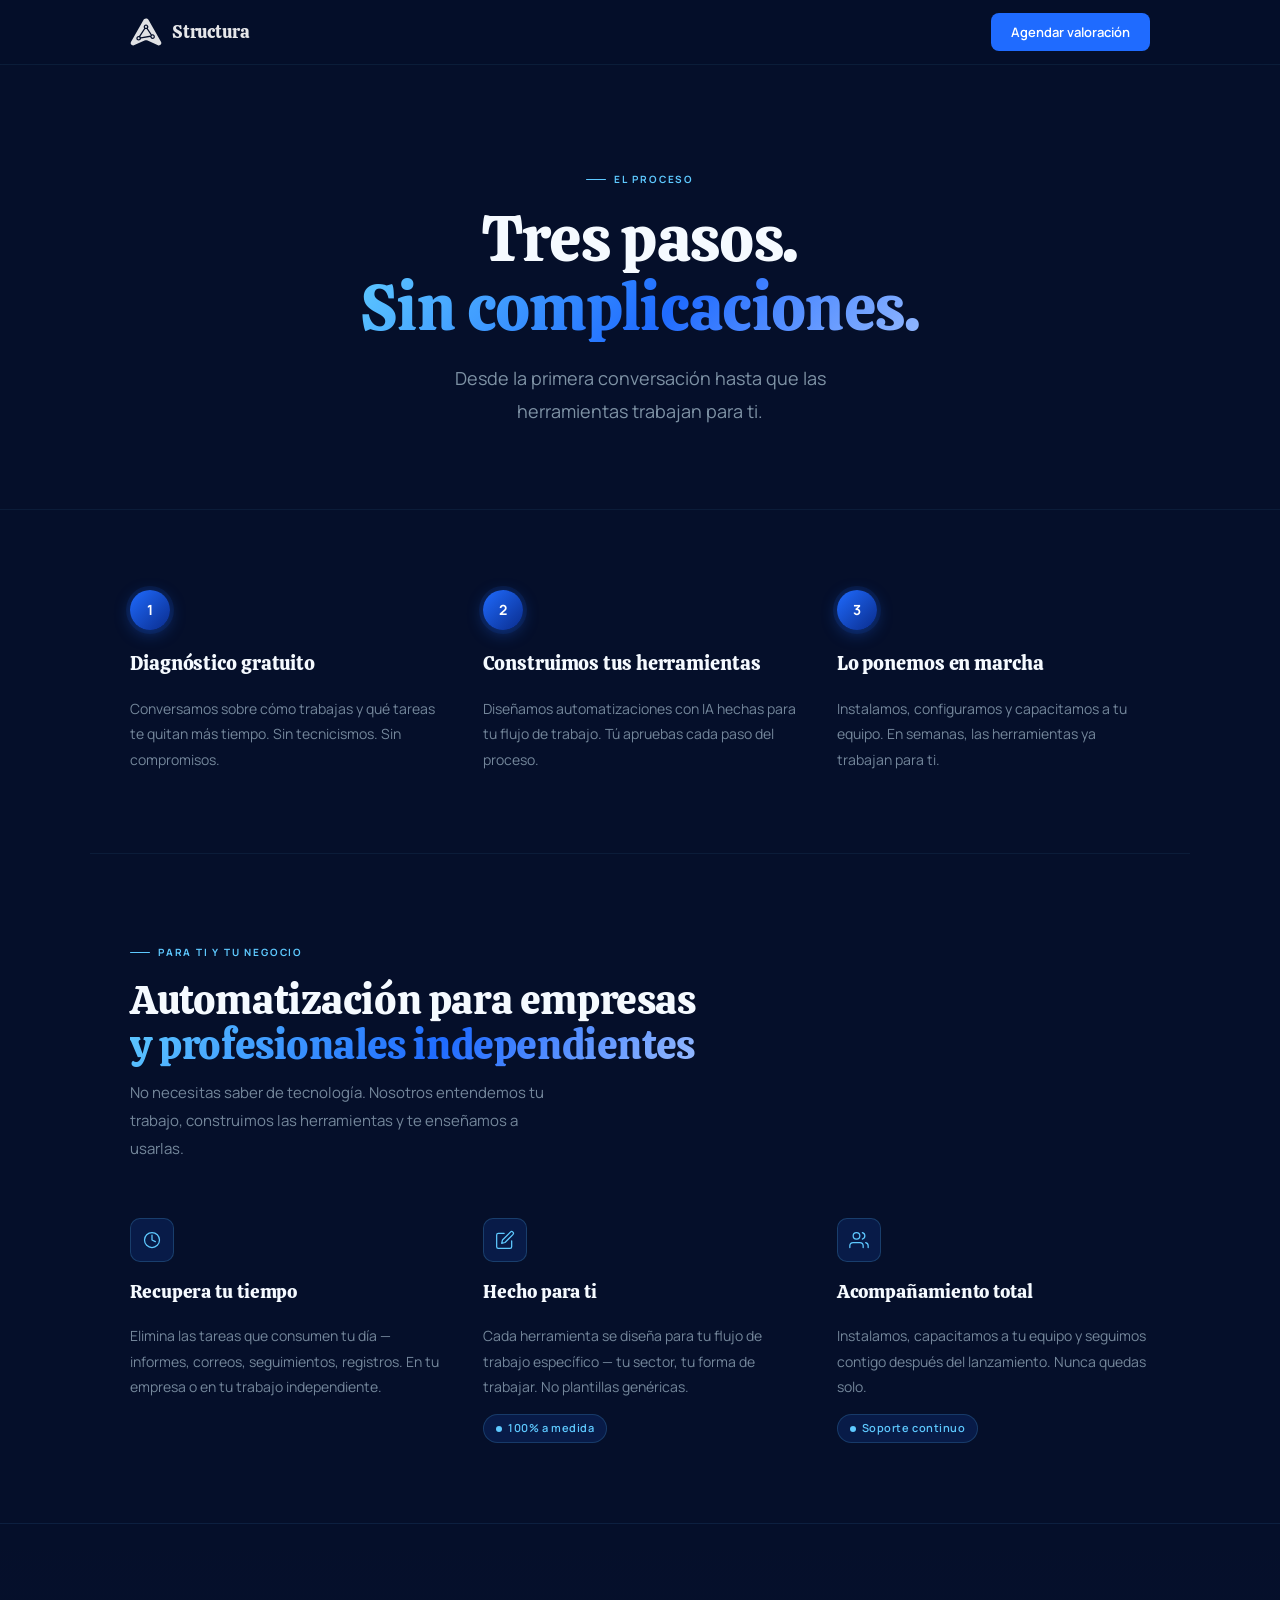
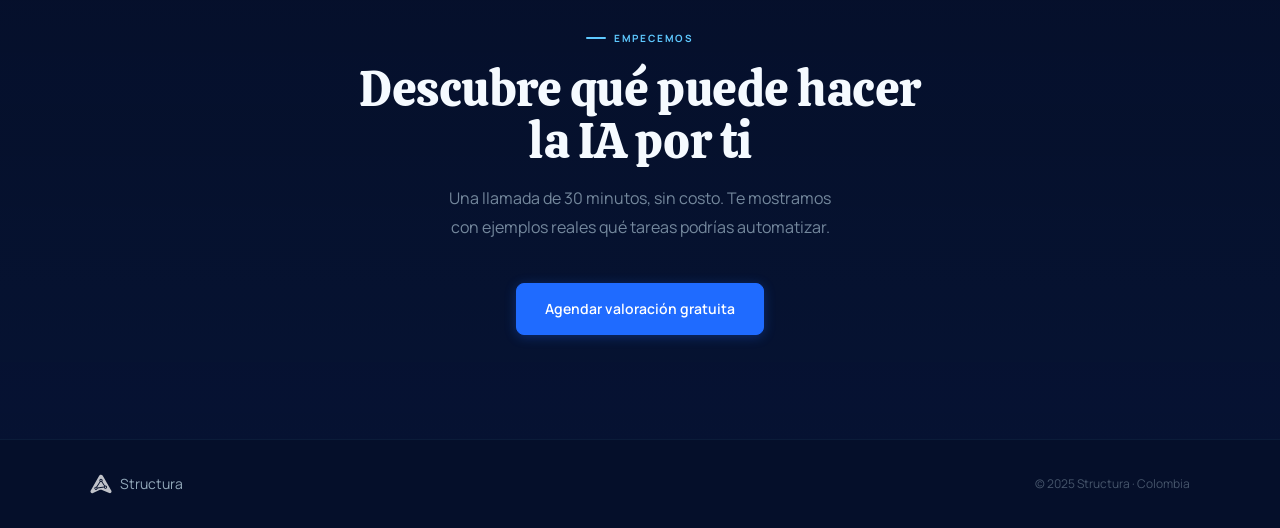
==== como-funciona.html @ a4bb2fb3 "Simplify to two pages: hero-only index + como-funciona index.html is now a single full-screen hero p" ====
<!DOCTYPE html>
<html lang="es">
<head>
  <meta charset="UTF-8" />
  <meta name="viewport" content="width=device-width, initial-scale=1.0" />
  <title>Cómo funciona — Structura</title>
  <meta name="description" content="Descubre cómo Structura automatiza tu trabajo en tres pasos simples. Sin tecnicismos, hecho para ti." />

  <style>
    .skip-link { position:absolute; left:-9999px; top:4px; z-index:9999; padding:8px 16px; background:#1F6BFF; color:#fff; font-size:13px; border-radius:4px; text-decoration:none; }
    .skip-link:focus { left:4px; }
  </style>

  <!-- Calendly -->
  <link href="https://assets.calendly.com/assets/external/widget.css" rel="stylesheet"/>

  <!-- Fonts -->
  <link rel="preconnect" href="https://fonts.googleapis.com"/>
  <link rel="preconnect" href="https://fonts.gstatic.com" crossorigin/>
  <link href="https://fonts.googleapis.com/css2?family=Calistoga&family=Manrope:wght@300;400;500;600;700&display=swap" rel="stylesheet"/>

  <style>
    :root {
      --white:    #F5FAFF;
      --ice:      #CFE9F7;
      --neon:     #5EC9FF;
      --electric: #1F6BFF;
      --deep:     #0A2C8C;
      --night:    #050F2A;
      --disp:     'Calistoga', Georgia, serif;
      --body:     'Manrope', system-ui, sans-serif;
      --ease-out: cubic-bezier(0.22, 0.61, 0.36, 1);
    }

    *, *::before, *::after { box-sizing:border-box; margin:0; padding:0; }
    html { scroll-behavior:smooth; }
    body {
      font-family: var(--body);
      font-size: 16px; line-height: 1.7;
      color: var(--white);
      background: var(--night);
      -webkit-font-smoothing: antialiased;
      overflow-x: hidden;
    }

    /* ── NAV ── */
    nav {
      position: sticky; top: 0; z-index: 100;
      background: rgba(5,15,42,0.85);
      backdrop-filter: blur(20px);
      -webkit-backdrop-filter: blur(20px);
      border-bottom: 1px solid rgba(94,201,255,0.08);
    }
    .nav-inner {
      max-width: 1100px; margin: 0 auto; padding: 0 40px;
      height: 64px; display: flex; align-items: center; justify-content: space-between;
    }
    .nav-brand {
      display: flex; align-items: center; gap: 10px;
      text-decoration: none;
    }
    .nav-brand svg { width: 32px; height: 32px; flex-shrink: 0; }
    .nav-wordmark {
      font-family: var(--disp); font-size: 18px;
      color: rgba(255,255,255,0.9); letter-spacing: -0.01em;
    }
    .nav-cta {
      padding: 8px 20px;
      background: var(--electric); color: #fff;
      font-family: var(--body); font-size: 13px; font-weight: 600;
      text-decoration: none; border-radius: 8px; border: none; cursor: pointer;
      transition: background 180ms ease, transform 140ms ease;
    }
    .nav-cta:hover { background: #1557e0; transform: translateY(-1px); }
    .nav-cta:active { transform: scale(0.97); }

    /* ── BUTTONS ── */
    .btn {
      display: inline-block; position: relative; overflow: hidden;
      font-family: var(--body); font-size: 14px; font-weight: 600;
      text-decoration: none; border-radius: 8px; padding: 13px 28px;
      border: 1.5px solid transparent;
      transition: all 180ms ease; cursor: pointer;
    }
    .btn-electric {
      background: var(--electric); color: #fff; border-color: var(--electric);
      box-shadow: 0 2px 12px rgba(31,107,255,0.3);
    }
    .btn-electric:hover { background: #1557e0; transform: translateY(-2px); box-shadow: 0 6px 24px rgba(31,107,255,0.42); }
    .btn-ghost {
      background: rgba(255,255,255,0.06); color: rgba(207,233,247,.9);
      border-color: rgba(207,233,247,.2);
    }
    .btn-ghost:hover { background: rgba(255,255,255,0.1); border-color: rgba(207,233,247,.4); transform: translateY(-2px); }

    /* ── LABEL ── */
    .label {
      display: inline-flex; align-items: center; gap: 8px;
      font-size: 10px; font-weight: 700; letter-spacing: .18em; text-transform: uppercase;
      color: var(--neon); margin-bottom: 16px;
    }
    .label::before {
      content: ''; display: block; width: 20px; height: 1.5px;
      background: var(--neon); border-radius: 1px;
    }

    /* ── PAGE INTRO ── */
    .page-intro {
      padding: 96px 40px 80px;
      text-align: center;
      border-bottom: 1px solid rgba(94,201,255,0.07);
    }
    .page-intro h1 {
      font-family: var(--disp);
      font-size: clamp(36px, 5vw, 68px);
      font-weight: 400; line-height: 1.08; letter-spacing: -0.01em;
      color: var(--white); margin-bottom: 20px; text-wrap: balance;
    }
    .page-intro h1 em {
      font-style: normal;
      background: linear-gradient(130deg, var(--neon) 0%, var(--electric) 55%, #96BAFF 100%);
      -webkit-background-clip: text; -webkit-text-fill-color: transparent; background-clip: text;
    }
    .page-intro p {
      font-size: clamp(15px, 1.6vw, 18px); color: rgba(207,233,247,0.6);
      max-width: 480px; margin: 0 auto; line-height: 1.85;
    }

    /* ── SECTIONS ── */
    .cf-section {
      max-width: 1100px; margin: 0 auto;
      padding: 80px 40px;
    }
    .cf-section + .cf-section {
      border-top: 1px solid rgba(94,201,255,0.07);
    }
    .section-head { margin-bottom: 56px; }
    .section-head h2 {
      font-family: var(--disp);
      font-size: clamp(26px, 3.2vw, 44px);
      font-weight: 400; line-height: 1.1; letter-spacing: -0.01em;
      color: var(--white); margin-bottom: 12px; text-wrap: balance;
    }
    .section-head h2 em {
      font-style: normal;
      background: linear-gradient(130deg, var(--neon) 0%, var(--electric) 55%, #96BAFF 100%);
      -webkit-background-clip: text; -webkit-text-fill-color: transparent; background-clip: text;
    }
    .section-head p {
      font-size: 15px; color: rgba(207,233,247,0.55);
      max-width: 440px; line-height: 1.85;
    }

    /* ── STEPS ── */
    .steps-grid {
      display: grid; grid-template-columns: repeat(3, 1fr); gap: 40px;
    }
    .step-item { display: flex; flex-direction: column; gap: 16px; }
    .step-num {
      display: inline-flex; align-items: center; justify-content: center;
      width: 40px; height: 40px; border-radius: 50%;
      background: linear-gradient(135deg, var(--electric) 0%, var(--deep) 100%);
      color: #fff; font-size: 14px; font-weight: 700;
      box-shadow: 0 4px 16px rgba(31,107,255,0.35), 0 0 0 4px rgba(31,107,255,0.1);
      flex-shrink: 0;
    }
    .step-item h3 {
      font-family: var(--disp); font-size: 20px; font-weight: 400;
      color: var(--white); letter-spacing: -0.005em;
    }
    .step-item p {
      font-size: 14px; color: rgba(207,233,247,0.55); line-height: 1.85;
    }

    /* ── BENEFITS ── */
    .benefits-grid {
      display: grid; grid-template-columns: repeat(3, 1fr); gap: 40px;
    }
    .benefit-item { display: flex; flex-direction: column; gap: 14px; }
    .bicon-wrap {
      width: 44px; height: 44px;
      background: rgba(31,107,255,0.14);
      border: 1px solid rgba(94,201,255,0.2);
      border-radius: 10px;
      display: flex; align-items: center; justify-content: center;
      transition: background 220ms ease, transform 220ms ease;
    }
    .benefit-item:hover .bicon-wrap {
      background: rgba(31,107,255,0.26);
      transform: scale(1.08) rotate(-4deg);
    }
    .bicon { width: 20px; height: 20px; color: var(--neon); }
    .benefit-item h3 {
      font-family: var(--disp); font-size: 19px; font-weight: 400;
      color: var(--white); letter-spacing: -0.005em;
    }
    .benefit-item p {
      font-size: 14px; color: rgba(207,233,247,0.55); line-height: 1.85;
    }
    .tag {
      display: inline-flex; align-items: center; gap: 6px;
      padding: 4px 12px; border-radius: 100px;
      font-size: 11px; font-weight: 600; letter-spacing: 0.05em;
      background: rgba(31,107,255,0.14); border: 1px solid rgba(94,201,255,0.18);
      color: var(--neon); width: fit-content;
    }
    .tag-dot { width: 6px; height: 6px; border-radius: 50%; background: var(--neon); }

    /* ── CTA ── */
    .cf-cta {
      text-align: center;
      padding: 96px 40px;
      border-top: 1px solid rgba(94,201,255,0.07);
      background: linear-gradient(180deg, transparent 0%, rgba(31,107,255,0.04) 100%);
    }
    .cf-cta h2 {
      font-family: var(--disp);
      font-size: clamp(28px, 3.8vw, 52px);
      font-weight: 400; line-height: 1.08; letter-spacing: -0.01em;
      color: var(--white); margin-bottom: 16px; text-wrap: balance;
    }
    .cf-cta p {
      font-size: clamp(14px, 1.5vw, 16px); color: rgba(207,233,247,0.55);
      max-width: 400px; margin: 0 auto 40px; line-height: 1.85;
    }

    /* ── FOOTER ── */
    footer {
      border-top: 1px solid rgba(94,201,255,0.07);
      padding: 32px 40px;
    }
    .foot-inner {
      max-width: 1100px; margin: 0 auto;
      display: flex; align-items: center; justify-content: space-between; flex-wrap: wrap; gap: 12px;
    }
    .foot-brand {
      display: flex; align-items: center; gap: 8px;
      text-decoration: none; color: rgba(207,233,247,0.7); font-size: 14px;
    }
    .foot-brand svg { width: 22px; height: 22px; }
    .foot-copy { font-size: 12px; color: rgba(207,233,247,0.32); }

    /* ── REVEAL ── */
    .reveal { opacity: 0; transform: translateY(28px); transition: opacity 600ms ease, transform 600ms ease; }
    .reveal.visible { opacity: 1; transform: translateY(0); }
    .reveal[data-delay="1"] { transition-delay: 80ms; }
    .reveal[data-delay="2"] { transition-delay: 180ms; }
    .reveal[data-delay="3"] { transition-delay: 280ms; }

    /* ── RESPONSIVE ── */
    @media (max-width: 900px) {
      .steps-grid, .benefits-grid { grid-template-columns: 1fr; gap: 32px; }
    }
    @media (max-width: 640px) {
      .nav-inner, .cf-section, .page-intro, .cf-cta, footer { padding-left: 20px; padding-right: 20px; }
    }
  </style>
</head>
<body>

<a class="skip-link" href="#main">Saltar al contenido</a>

<!-- ── NAV ── -->
<nav aria-label="Navegación principal">
  <div class="nav-inner">
    <a href="index.html" class="nav-brand" aria-label="Structura — inicio">
      <svg xmlns="http://www.w3.org/2000/svg" viewBox="0 0 256 256" fill="none" aria-hidden="true">
        <path fill-rule="evenodd"
          d="m248.7 207.9-100-175.5c-5.28-9.25-13.09-12.81-20.74-12.81h-.05c-10.17 0-17.98 6.14-21.23 13.57l-99.27 174.6c-7.08 12.42 2.67 27.62 18.07 27.27 3.57-.09 6.59-1.09 9.82-2.65l80.98-36.3c8.92-4.04 18.74-2.33 24.62.73l82.9 36.57c13.37 6.37 31.38-5.45 26.18-22.49-.3-1.03-.72-2.03-1.27-2.98z M181.8 146.6c-2.79 0-4.8.4-7.08 1.24l-32.09-48.75c3.54-4 4.7-8.18 4.4-12.45-.77-10.04-8.68-18.58-18.92-18.58h-.14c-11.11 0-18.34 9.29-18.34 19.13 0 5 1.52 8.2 3.9 11.1l-40.81 61.33c-1.12-.15-2.28-.25-3.45-.25-10.77 0-18.48 8.64-18.48 18.77 0 10.35 8.22 18.33 18.19 18.33h.29c9.78 0 17.63-7.18 19.21-15.87l74.14-12.94c1.17 9.54 9.48 16.11 18.4 16.11h.24c10.87 0 18.79-9.08 17.37-19.96-1.12-8.54-7.87-17.21-16.83-17.21zm-53.74-68.7c6.27 0 8.09 5.62 8.09 9.14 0 5.51-4.79 7.92-7.89 7.92-5.23 0-8.52-4.15-8.52-7.82 0-4.37 2.91-9.24 8.32-9.24zm-59.03 108.6c-6.03-.35-8.31-4.92-8.31-8.04 0-5.16 4.23-8.32 8.21-8.32h.24c5.68 0 8.2 4.87 8.2 8.22 0 5.53-4.14 8.34-8.34 8.14zm95.2-29.75-77.58 13.39c-1.02-2.31-2.13-3.87-3.95-5.27l38.47-60.78c2.48.8 4.15 1 6.62 1 2.33 0 3.75-.4 5.88-1l33.06 49.25c-1.07 1.3-1.65 1.9-2.5 3.41zm16.98 16.8c-6.02 0-9.16-4.67-9.16-7.58 0-5.12 3.8-9.37 9.21-9.37 6.07 0 8.14 5.36 8.14 8.87 0 4.92-4.14 8.08-8.19 8.08z"
          fill="rgba(255,255,255,0.88)"/>
      </svg>
      <span class="nav-wordmark">Structura</span>
    </a>
    <a href="" class="nav-cta" onclick="Calendly.initPopupWidget({url:'https://calendly.com/ismaeldavidlora/30-minutos-valoracion-gratuita?hide_gdpr_banner=1&lang=es'});return false;">Agendar valoración</a>
  </div>
</nav>

<main id="main">

  <!-- ── PAGE INTRO ── -->
  <div class="page-intro">
    <span class="label">El proceso</span>
    <h1>Tres pasos.<br><em>Sin complicaciones.</em></h1>
    <p>Desde la primera conversación hasta que las herramientas trabajan para ti.</p>
  </div>

  <!-- ── STEPS ── -->
  <div class="cf-section" id="proceso">
    <div class="steps-grid">

      <div class="step-item reveal" data-delay="1">
        <div class="step-num" aria-label="Paso 1">1</div>
        <h3>Diagnóstico gratuito</h3>
        <p>Conversamos sobre cómo trabajas y qué tareas te quitan más tiempo. Sin tecnicismos. Sin compromisos.</p>
      </div>

      <div class="step-item reveal" data-delay="2">
        <div class="step-num" aria-label="Paso 2">2</div>
        <h3>Construimos tus herramientas</h3>
        <p>Diseñamos automatizaciones con IA hechas para tu flujo de trabajo. Tú apruebas cada paso del proceso.</p>
      </div>

      <div class="step-item reveal" data-delay="3">
        <div class="step-num" aria-label="Paso 3">3</div>
        <h3>Lo ponemos en marcha</h3>
        <p>Instalamos, configuramos y capacitamos a tu equipo. En semanas, las herramientas ya trabajan para ti.</p>
      </div>

    </div>
  </div>

  <!-- ── BENEFITS ── -->
  <div class="cf-section">
    <div class="section-head reveal">
      <span class="label">Para ti y tu negocio</span>
      <h2>Automatización para empresas<br><em>y profesionales independientes</em></h2>
      <p>No necesitas saber de tecnología. Nosotros entendemos tu trabajo, construimos las herramientas y te enseñamos a usarlas.</p>
    </div>

    <div class="benefits-grid">

      <div class="benefit-item reveal" data-delay="1">
        <div class="bicon-wrap">
          <svg class="bicon" viewBox="0 0 24 24" fill="none" stroke="currentColor" stroke-width="1.5" stroke-linecap="round" stroke-linejoin="round" aria-hidden="true">
            <circle cx="12" cy="12" r="9"/><path d="M12 6v6l4 2"/>
          </svg>
        </div>
        <h3>Recupera tu tiempo</h3>
        <p>Elimina las tareas que consumen tu día — informes, correos, seguimientos, registros. En tu empresa o en tu trabajo independiente.</p>
      </div>

      <div class="benefit-item reveal" data-delay="2">
        <div class="bicon-wrap">
          <svg class="bicon" viewBox="0 0 24 24" fill="none" stroke="currentColor" stroke-width="1.5" stroke-linecap="round" stroke-linejoin="round" aria-hidden="true">
            <path d="M11 4H4a2 2 0 0 0-2 2v14a2 2 0 0 0 2 2h14a2 2 0 0 0 2-2v-7"/>
            <path d="M18.5 2.5a2.121 2.121 0 0 1 3 3L12 15l-4 1 1-4 9.5-9.5z"/>
          </svg>
        </div>
        <h3>Hecho para ti</h3>
        <p>Cada herramienta se diseña para tu flujo de trabajo específico — tu sector, tu forma de trabajar. No plantillas genéricas.</p>
        <div class="tag"><div class="tag-dot"></div>100% a medida</div>
      </div>

      <div class="benefit-item reveal" data-delay="3">
        <div class="bicon-wrap">
          <svg class="bicon" viewBox="0 0 24 24" fill="none" stroke="currentColor" stroke-width="1.5" stroke-linecap="round" stroke-linejoin="round" aria-hidden="true">
            <path d="M17 21v-2a4 4 0 0 0-4-4H5a4 4 0 0 0-4 4v2"/>
            <circle cx="9" cy="7" r="4"/>
            <path d="M23 21v-2a4 4 0 0 0-3-3.87M16 3.13a4 4 0 0 1 0 7.75"/>
          </svg>
        </div>
        <h3>Acompañamiento total</h3>
        <p>Instalamos, capacitamos a tu equipo y seguimos contigo después del lanzamiento. Nunca quedas solo.</p>
        <div class="tag"><div class="tag-dot"></div>Soporte continuo</div>
      </div>

    </div>
  </div>

</main>

<!-- ── CTA ── -->
<div class="cf-cta">
  <span class="label" style="justify-content:center">Empecemos</span>
  <h2>Descubre qué puede hacer<br>la IA por ti</h2>
  <p>Una llamada de 30 minutos, sin costo. Te mostramos con ejemplos reales qué tareas podrías automatizar.</p>
  <a href="" class="btn btn-electric" onclick="Calendly.initPopupWidget({url:'https://calendly.com/ismaeldavidlora/30-minutos-valoracion-gratuita?hide_gdpr_banner=1&lang=es'});return false;">Agendar valoración gratuita</a>
</div>

<!-- ── FOOTER ── -->
<footer>
  <div class="foot-inner">
    <a href="index.html" class="foot-brand" aria-label="Structura — inicio">
      <svg xmlns="http://www.w3.org/2000/svg" viewBox="0 0 256 256" fill="none" aria-hidden="true">
        <path fill-rule="evenodd"
          d="m248.7 207.9-100-175.5c-5.28-9.25-13.09-12.81-20.74-12.81h-.05c-10.17 0-17.98 6.14-21.23 13.57l-99.27 174.6c-7.08 12.42 2.67 27.62 18.07 27.27 3.57-.09 6.59-1.09 9.82-2.65l80.98-36.3c8.92-4.04 18.74-2.33 24.62.73l82.9 36.57c13.37 6.37 31.38-5.45 26.18-22.49-.3-1.03-.72-2.03-1.27-2.98z M181.8 146.6c-2.79 0-4.8.4-7.08 1.24l-32.09-48.75c3.54-4 4.7-8.18 4.4-12.45-.77-10.04-8.68-18.58-18.92-18.58h-.14c-11.11 0-18.34 9.29-18.34 19.13 0 5 1.52 8.2 3.9 11.1l-40.81 61.33c-1.12-.15-2.28-.25-3.45-.25-10.77 0-18.48 8.64-18.48 18.77 0 10.35 8.22 18.33 18.19 18.33h.29c9.78 0 17.63-7.18 19.21-15.87l74.14-12.94c1.17 9.54 9.48 16.11 18.4 16.11h.24c10.87 0 18.79-9.08 17.37-19.96-1.12-8.54-7.87-17.21-16.83-17.21zm-53.74-68.7c6.27 0 8.09 5.62 8.09 9.14 0 5.51-4.79 7.92-7.89 7.92-5.23 0-8.52-4.15-8.52-7.82 0-4.37 2.91-9.24 8.32-9.24zm-59.03 108.6c-6.03-.35-8.31-4.92-8.31-8.04 0-5.16 4.23-8.32 8.21-8.32h.24c5.68 0 8.2 4.87 8.2 8.22 0 5.53-4.14 8.34-8.34 8.14zm95.2-29.75-77.58 13.39c-1.02-2.31-2.13-3.87-3.95-5.27l38.47-60.78c2.48.8 4.15 1 6.62 1 2.33 0 3.75-.4 5.88-1l33.06 49.25c-1.07 1.3-1.65 1.9-2.5 3.41zm16.98 16.8c-6.02 0-9.16-4.67-9.16-7.58 0-5.12 3.8-9.37 9.21-9.37 6.07 0 8.14 5.36 8.14 8.87 0 4.92-4.14 8.08-8.19 8.08z"
          fill="rgba(255,255,255,0.75)"/>
      </svg>
      Structura
    </a>
    <span class="foot-copy">© 2025 Structura · Colombia</span>
  </div>
</footer>

<!-- Calendly -->
<script src="https://assets.calendly.com/assets/external/widget.js" type="text/javascript" async></script>

<script>
(function () {
  'use strict';
  const prefersReduced = window.matchMedia('(prefers-reduced-motion: reduce)').matches;
  if (prefersReduced) {
    document.querySelectorAll('.reveal').forEach(el => el.classList.add('visible'));
    return;
  }
  const observer = new IntersectionObserver((entries) => {
    entries.forEach(entry => {
      if (entry.isIntersecting) {
        entry.target.classList.add('visible');
        observer.unobserve(entry.target);
      }
    });
  }, { threshold: 0.12, rootMargin: '0px 0px -40px 0px' });
  document.querySelectorAll('.reveal').forEach(el => observer.observe(el));
})();
</script>

</body>
</html>
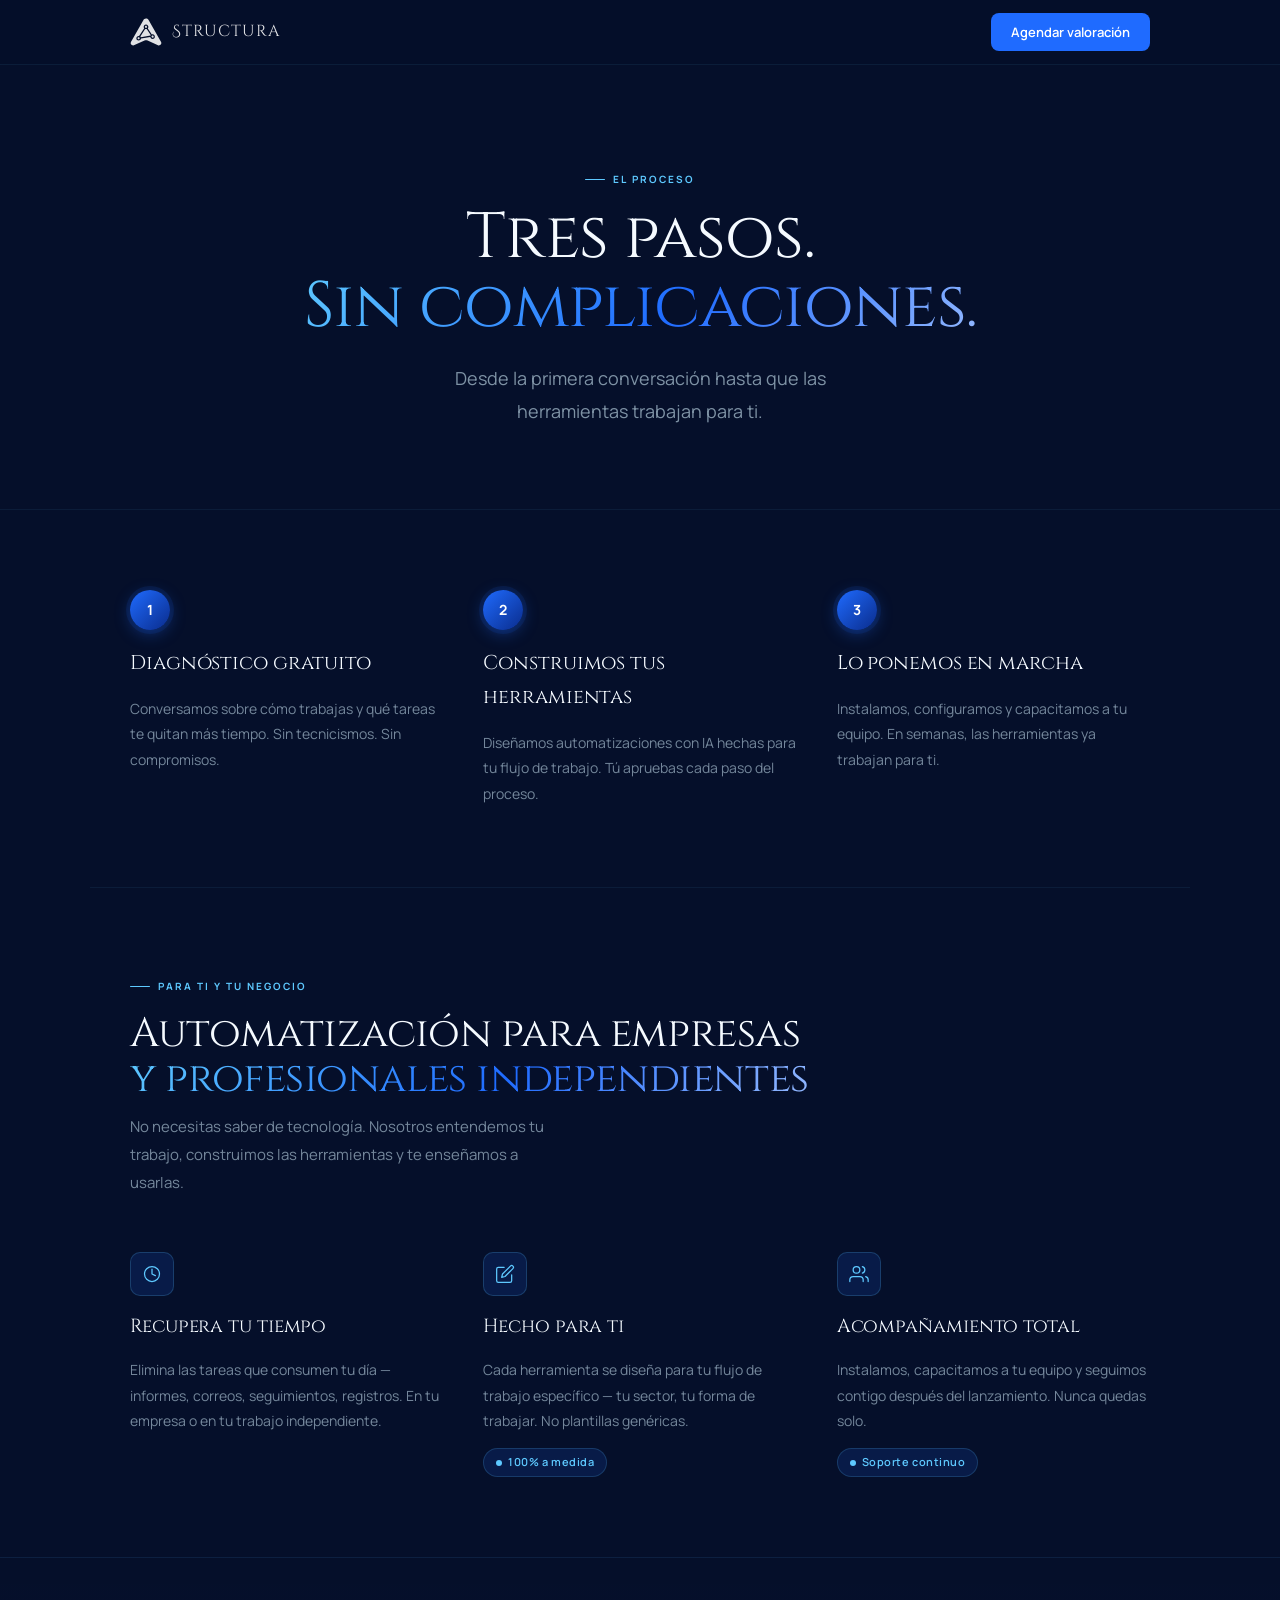
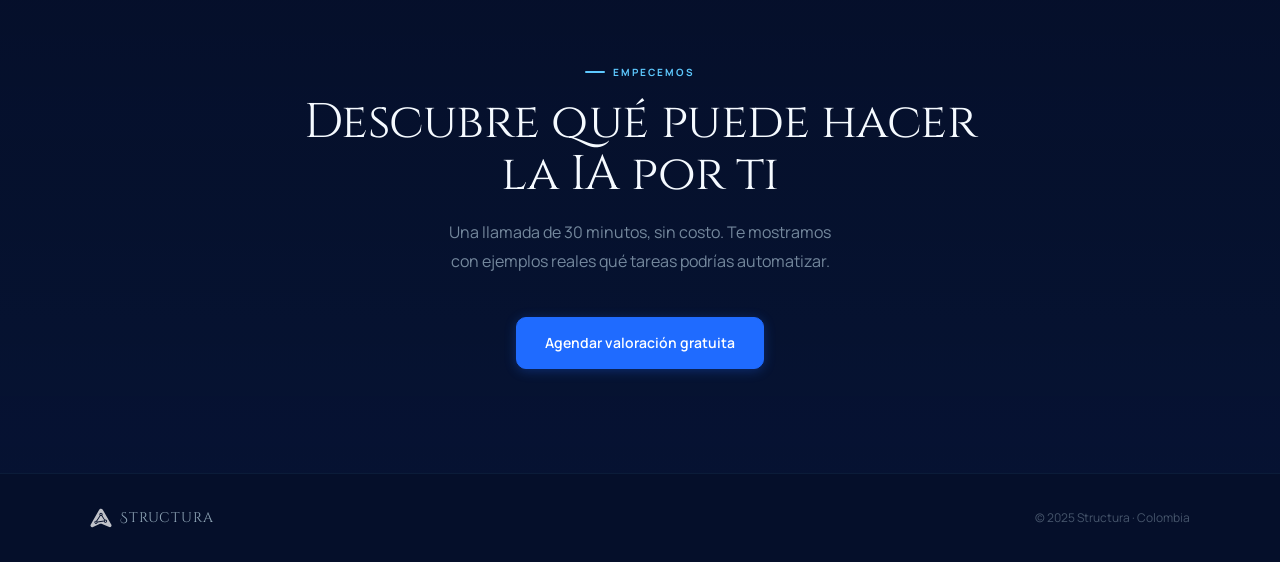
==== commit aeb45749: "Apply Cinzel Decorative typography — elegant redesign keeping original palette Co-Authored-By: Claud" ====
--- a/como-funciona.html
+++ b/como-funciona.html
@@ -17,7 +17,7 @@
   <!-- Fonts -->
   <link rel="preconnect" href="https://fonts.googleapis.com"/>
   <link rel="preconnect" href="https://fonts.gstatic.com" crossorigin/>
-  <link href="https://fonts.googleapis.com/css2?family=Calistoga&family=Manrope:wght@300;400;500;600;700&display=swap" rel="stylesheet"/>
+  <link href="https://fonts.googleapis.com/css2?family=Cinzel+Decorative:wght@400;700&family=Cinzel:wght@400;500;600&family=Manrope:wght@300;400;500;600;700&display=swap" rel="stylesheet"/>
 
   <style>
     :root {
@@ -27,7 +27,8 @@
       --electric: #1F6BFF;
       --deep:     #0A2C8C;
       --night:    #050F2A;
-      --disp:     'Calistoga', Georgia, serif;
+      --disp:     'Cinzel', Georgia, serif;
+      --disp-orn: 'Cinzel Decorative', Georgia, serif;
       --body:     'Manrope', system-ui, sans-serif;
       --ease-out: cubic-bezier(0.22, 0.61, 0.36, 1);
     }
@@ -61,8 +62,8 @@
     }
     .nav-brand svg { width: 32px; height: 32px; flex-shrink: 0; }
     .nav-wordmark {
-      font-family: var(--disp); font-size: 18px;
-      color: rgba(255,255,255,0.9); letter-spacing: -0.01em;
+      font-family: var(--disp-orn); font-size: 16px;
+      color: rgba(255,255,255,0.9); letter-spacing: 0.06em;
     }
     .nav-cta {
       padding: 8px 20px;
@@ -78,7 +79,7 @@
     .btn {
       display: inline-block; position: relative; overflow: hidden;
       font-family: var(--body); font-size: 14px; font-weight: 600;
-      text-decoration: none; border-radius: 8px; padding: 13px 28px;
+      text-decoration: none; border-radius: 10px; padding: 13px 28px;
       border: 1.5px solid transparent;
       transition: all 180ms ease; cursor: pointer;
     }
@@ -96,7 +97,7 @@
     /* ── LABEL ── */
     .label {
       display: inline-flex; align-items: center; gap: 8px;
-      font-size: 10px; font-weight: 700; letter-spacing: .18em; text-transform: uppercase;
+      font-size: 10px; font-weight: 700; letter-spacing: .2em; text-transform: uppercase;
       color: var(--neon); margin-bottom: 16px;
     }
     .label::before {
@@ -238,6 +239,7 @@
       text-decoration: none; color: rgba(207,233,247,0.7); font-size: 14px;
     }
     .foot-brand svg { width: 22px; height: 22px; }
+    .foot-brand-name { font-family: var(--disp-orn); font-size: 14px; letter-spacing: 0.06em; }
     .foot-copy { font-size: 12px; color: rgba(207,233,247,0.32); }
 
     /* ── REVEAL ── */
@@ -376,7 +378,7 @@
           d="m248.7 207.9-100-175.5c-5.28-9.25-13.09-12.81-20.74-12.81h-.05c-10.17 0-17.98 6.14-21.23 13.57l-99.27 174.6c-7.08 12.42 2.67 27.62 18.07 27.27 3.57-.09 6.59-1.09 9.82-2.65l80.98-36.3c8.92-4.04 18.74-2.33 24.62.73l82.9 36.57c13.37 6.37 31.38-5.45 26.18-22.49-.3-1.03-.72-2.03-1.27-2.98z M181.8 146.6c-2.79 0-4.8.4-7.08 1.24l-32.09-48.75c3.54-4 4.7-8.18 4.4-12.45-.77-10.04-8.68-18.58-18.92-18.58h-.14c-11.11 0-18.34 9.29-18.34 19.13 0 5 1.52 8.2 3.9 11.1l-40.81 61.33c-1.12-.15-2.28-.25-3.45-.25-10.77 0-18.48 8.64-18.48 18.77 0 10.35 8.22 18.33 18.19 18.33h.29c9.78 0 17.63-7.18 19.21-15.87l74.14-12.94c1.17 9.54 9.48 16.11 18.4 16.11h.24c10.87 0 18.79-9.08 17.37-19.96-1.12-8.54-7.87-17.21-16.83-17.21zm-53.74-68.7c6.27 0 8.09 5.62 8.09 9.14 0 5.51-4.79 7.92-7.89 7.92-5.23 0-8.52-4.15-8.52-7.82 0-4.37 2.91-9.24 8.32-9.24zm-59.03 108.6c-6.03-.35-8.31-4.92-8.31-8.04 0-5.16 4.23-8.32 8.21-8.32h.24c5.68 0 8.2 4.87 8.2 8.22 0 5.53-4.14 8.34-8.34 8.14zm95.2-29.75-77.58 13.39c-1.02-2.31-2.13-3.87-3.95-5.27l38.47-60.78c2.48.8 4.15 1 6.62 1 2.33 0 3.75-.4 5.88-1l33.06 49.25c-1.07 1.3-1.65 1.9-2.5 3.41zm16.98 16.8c-6.02 0-9.16-4.67-9.16-7.58 0-5.12 3.8-9.37 9.21-9.37 6.07 0 8.14 5.36 8.14 8.87 0 4.92-4.14 8.08-8.19 8.08z"
           fill="rgba(255,255,255,0.75)"/>
       </svg>
-      Structura
+      <span class="foot-brand-name">Structura</span>
     </a>
     <span class="foot-copy">© 2025 Structura · Colombia</span>
   </div>
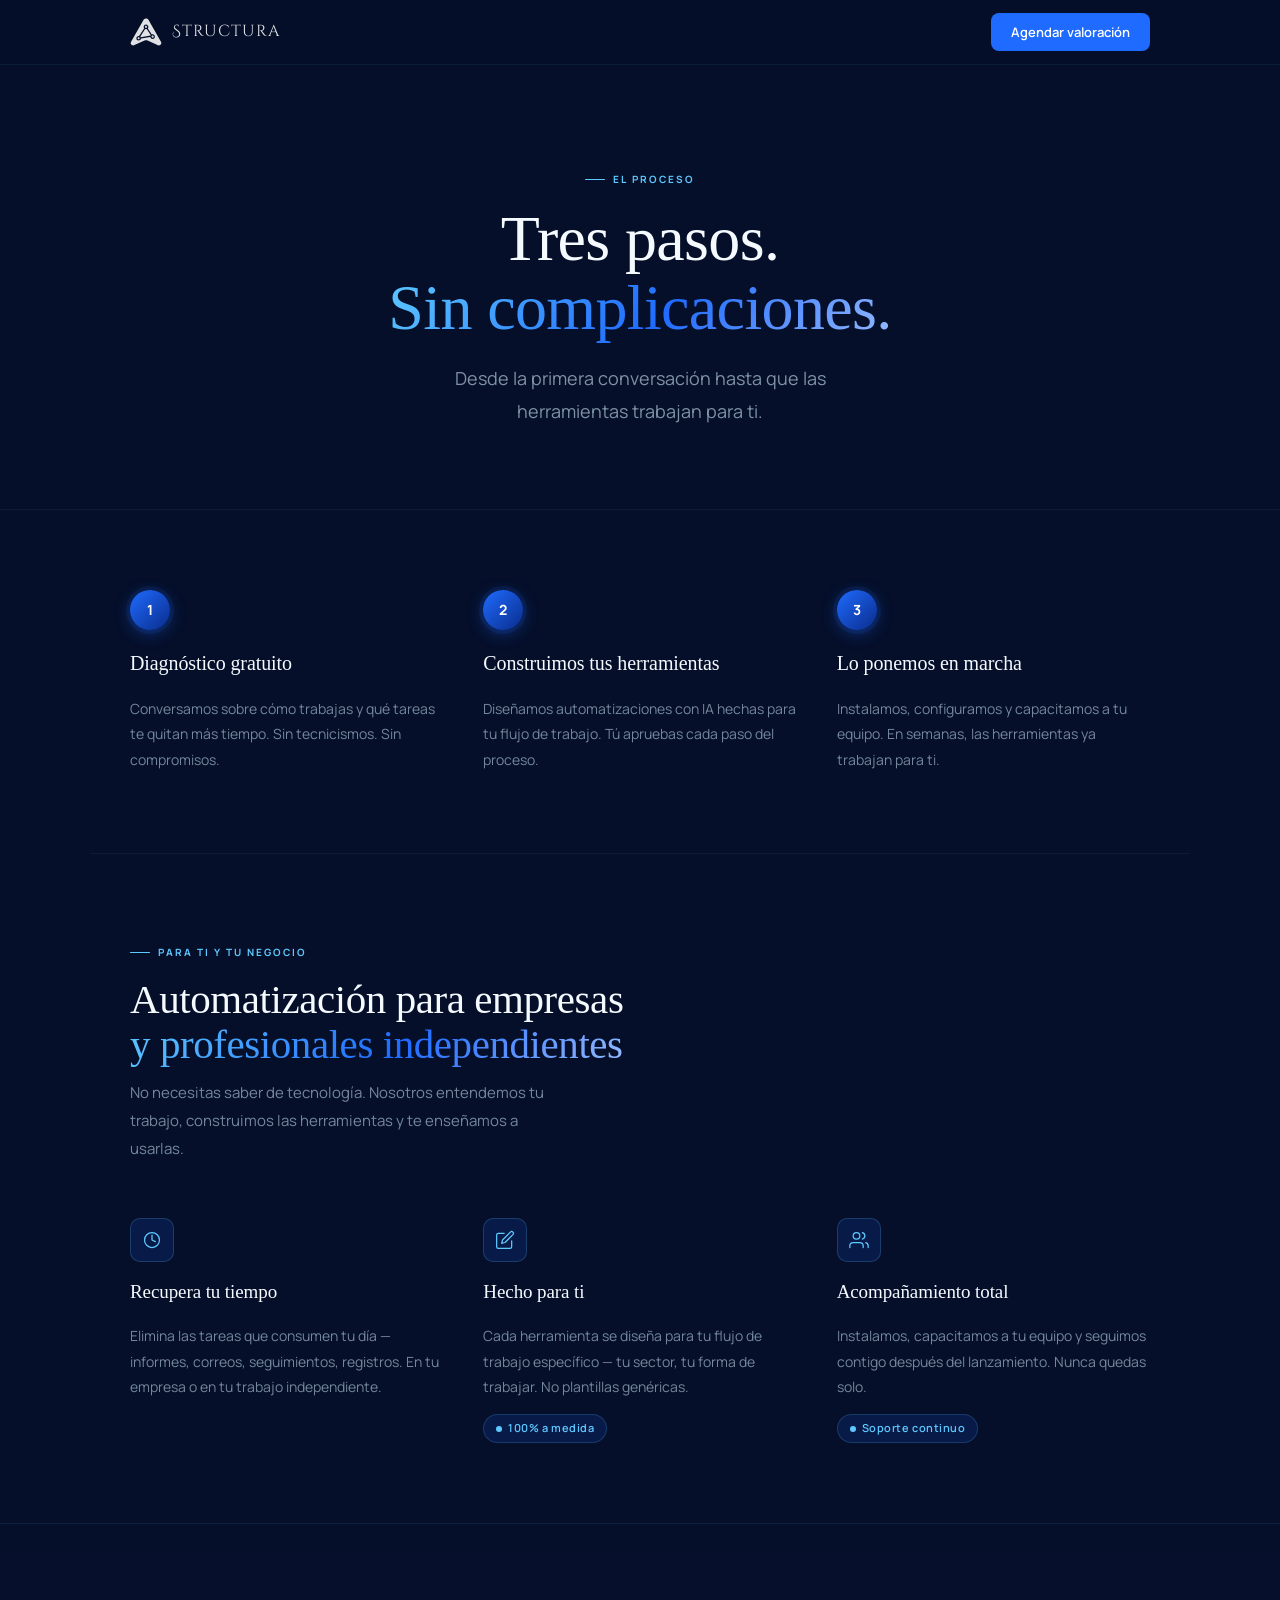
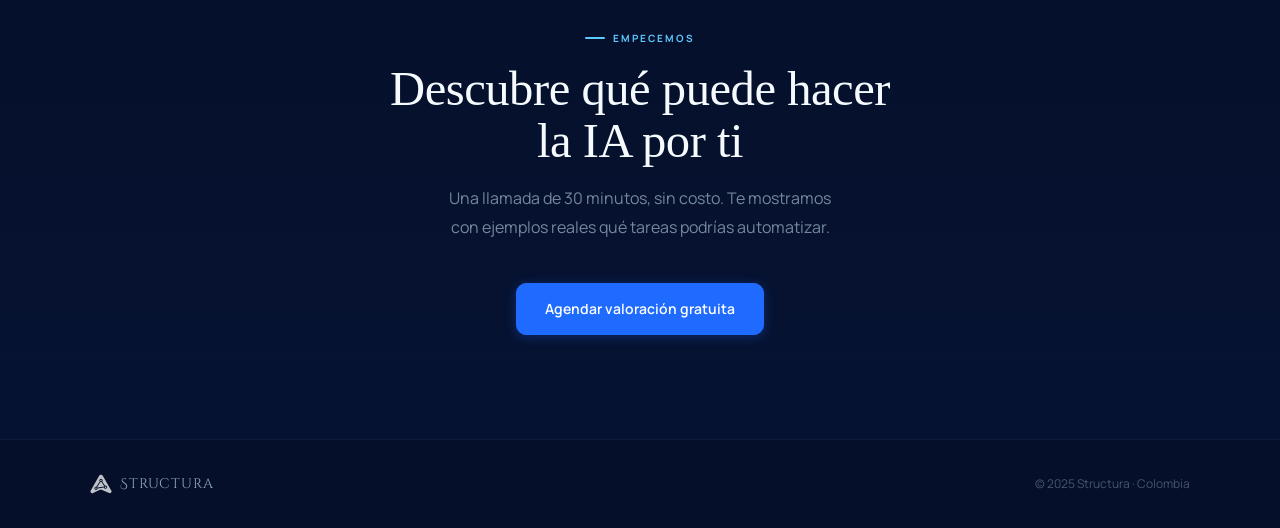
==== commit 158d28c4: "Cinzel Decorative wordmark only — revert headings to Calistoga Cinzel Decorative applies exclusively" ====
--- a/como-funciona.html
+++ b/como-funciona.html
@@ -27,7 +27,7 @@
       --electric: #1F6BFF;
       --deep:     #0A2C8C;
       --night:    #050F2A;
-      --disp:     'Cinzel', Georgia, serif;
+      --disp:     'Calistoga', Georgia, serif;
       --disp-orn: 'Cinzel Decorative', Georgia, serif;
       --body:     'Manrope', system-ui, sans-serif;
       --ease-out: cubic-bezier(0.22, 0.61, 0.36, 1);
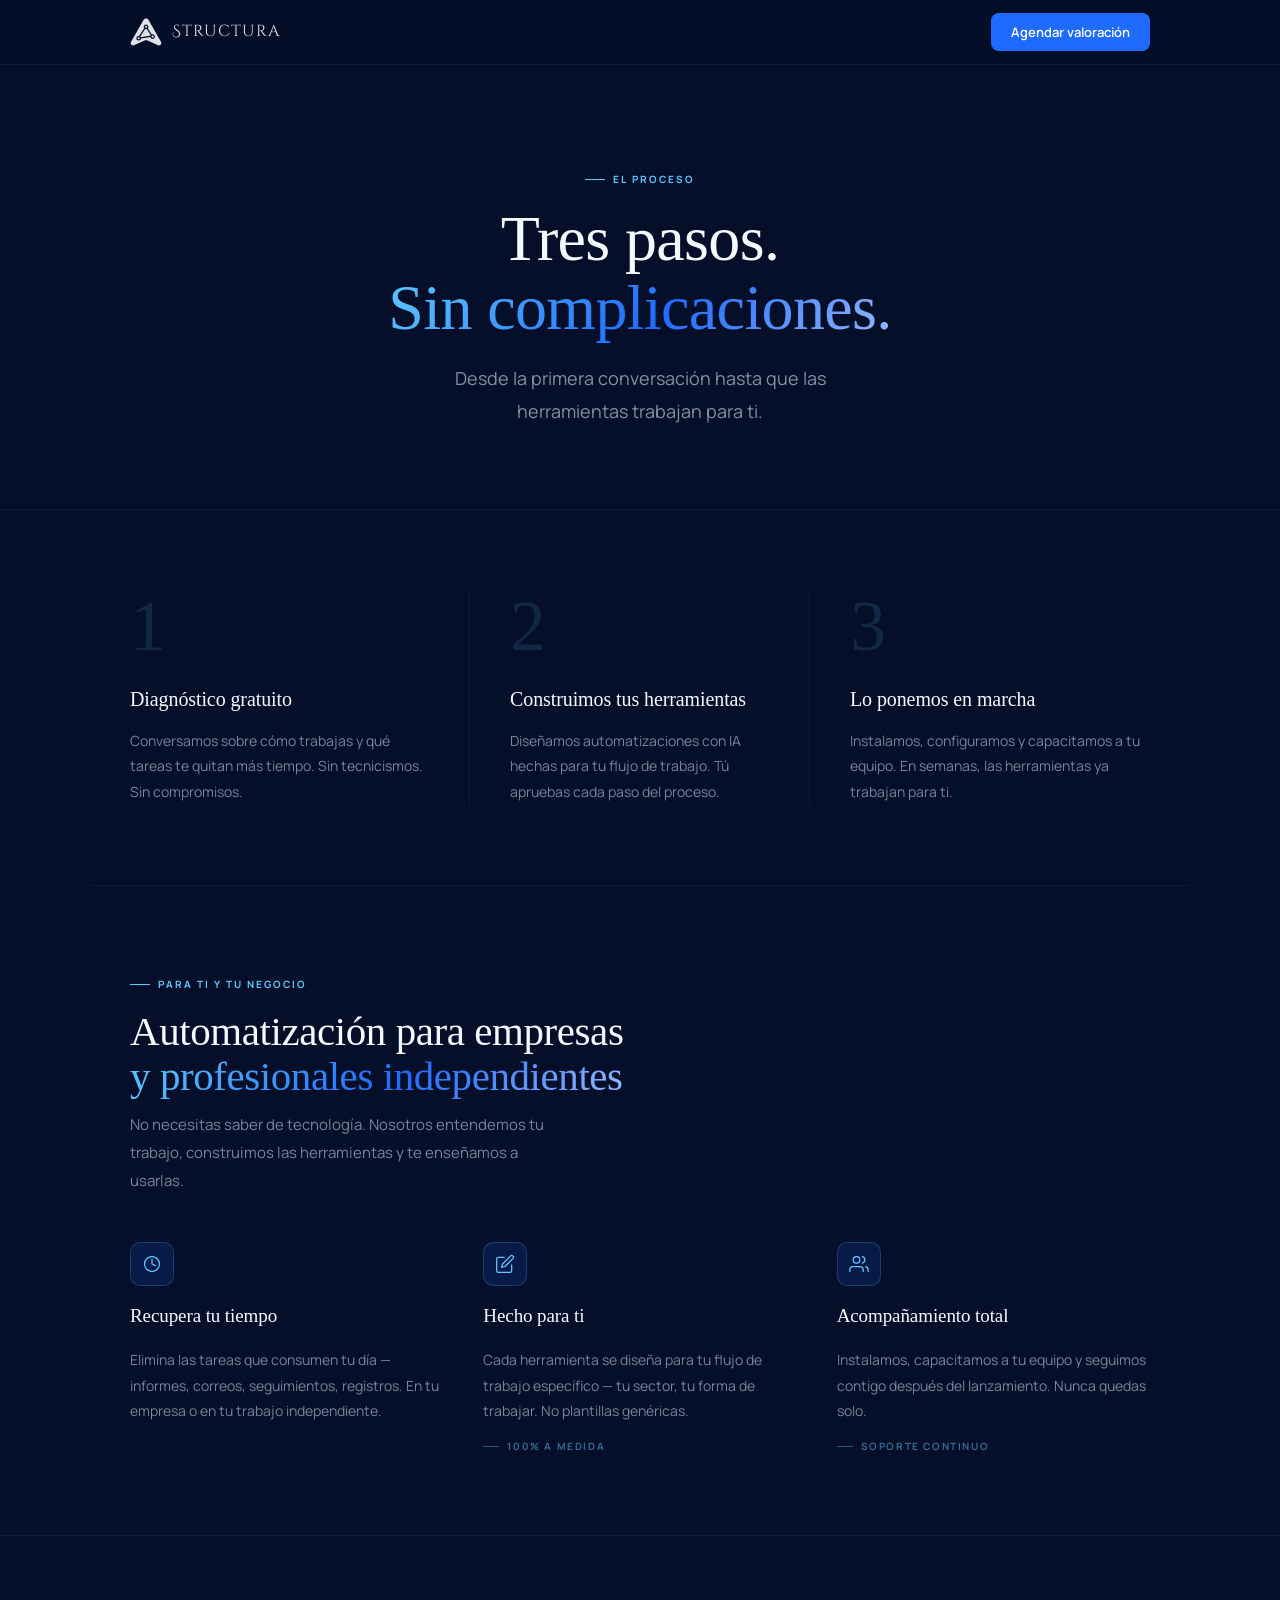
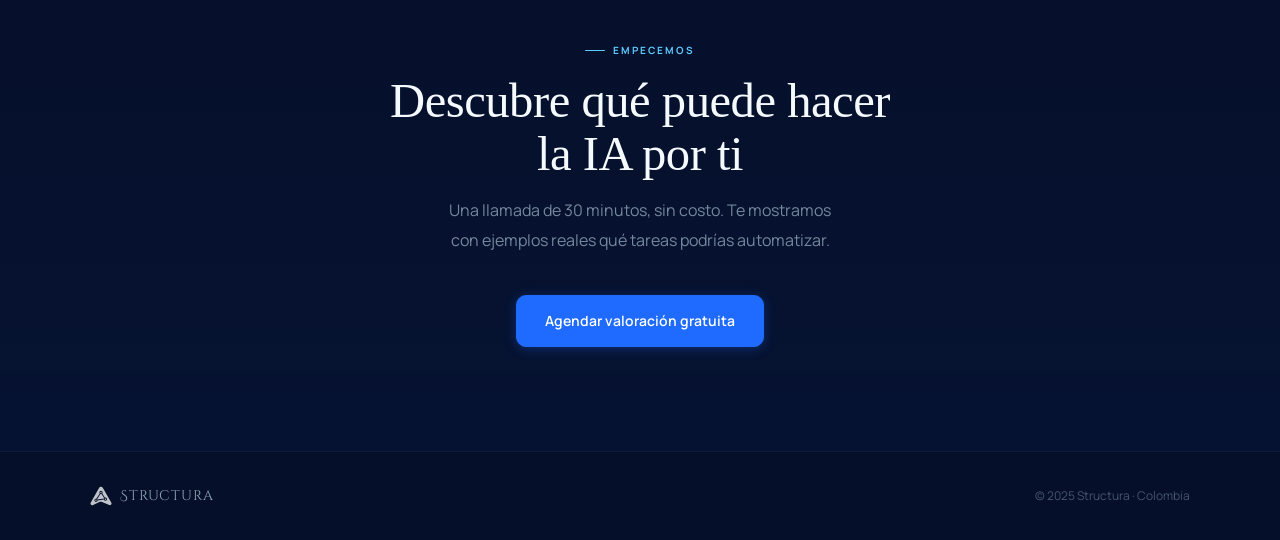
==== commit bc150922: "Taste audit — polish proportions and professional feel index.html: - hero-logo-badge margin-bottom 4" ====
--- a/como-funciona.html
+++ b/como-funciona.html
@@ -135,7 +135,7 @@
     .cf-section + .cf-section {
       border-top: 1px solid rgba(94,201,255,0.07);
     }
-    .section-head { margin-bottom: 56px; }
+    .section-head { margin-bottom: 48px; }
     .section-head h2 {
       font-family: var(--disp);
       font-size: clamp(26px, 3.2vw, 44px);
@@ -154,16 +154,21 @@
 
     /* ── STEPS ── */
     .steps-grid {
-      display: grid; grid-template-columns: repeat(3, 1fr); gap: 40px;
-    }
-    .step-item { display: flex; flex-direction: column; gap: 16px; }
+      display: grid; grid-template-columns: repeat(3, 1fr); gap: 0;
+    }
+    .step-item {
+      display: flex; flex-direction: column; gap: 12px;
+      padding: 0 40px 0 0;
+      border-right: 1px solid rgba(94,201,255,0.08);
+    }
+    .step-item:last-child { border-right: none; padding-right: 0; }
+    .step-item:not(:first-child) { padding-left: 40px; }
     .step-num {
-      display: inline-flex; align-items: center; justify-content: center;
-      width: 40px; height: 40px; border-radius: 50%;
-      background: linear-gradient(135deg, var(--electric) 0%, var(--deep) 100%);
-      color: #fff; font-size: 14px; font-weight: 700;
-      box-shadow: 0 4px 16px rgba(31,107,255,0.35), 0 0 0 4px rgba(31,107,255,0.1);
-      flex-shrink: 0;
+      font-family: var(--disp);
+      font-size: 72px; font-weight: 400; line-height: 1;
+      letter-spacing: -0.03em;
+      color: rgba(94,201,255,0.13);
+      margin-bottom: 8px;
     }
     .step-item h3 {
       font-family: var(--disp); font-size: 20px; font-weight: 400;
@@ -199,13 +204,16 @@
       font-size: 14px; color: rgba(207,233,247,0.55); line-height: 1.85;
     }
     .tag {
-      display: inline-flex; align-items: center; gap: 6px;
-      padding: 4px 12px; border-radius: 100px;
-      font-size: 11px; font-weight: 600; letter-spacing: 0.05em;
-      background: rgba(31,107,255,0.14); border: 1px solid rgba(94,201,255,0.18);
-      color: var(--neon); width: fit-content;
-    }
-    .tag-dot { width: 6px; height: 6px; border-radius: 50%; background: var(--neon); }
+      display: inline-flex; align-items: center; gap: 8px;
+      font-size: 10px; font-weight: 700; letter-spacing: 0.16em;
+      text-transform: uppercase; color: rgba(94,201,255,0.5);
+      background: none; border: none; padding: 0; width: fit-content;
+    }
+    .tag::before {
+      content: ''; display: block; width: 16px; height: 1px;
+      background: rgba(94,201,255,0.4); border-radius: 1px;
+    }
+    .tag-dot { display: none; }
 
     /* ── CTA ── */
     .cf-cta {
@@ -251,7 +259,12 @@
 
     /* ── RESPONSIVE ── */
     @media (max-width: 900px) {
-      .steps-grid, .benefits-grid { grid-template-columns: 1fr; gap: 32px; }
+      .benefits-grid { grid-template-columns: 1fr; gap: 32px; }
+      .steps-grid { grid-template-columns: 1fr; gap: 0; }
+      .step-item { padding: 28px 0; border-right: none; border-bottom: 1px solid rgba(94,201,255,0.08); }
+      .step-item:last-child { border-bottom: none; }
+      .step-item:not(:first-child) { padding-left: 0; }
+      .step-num { font-size: 52px; }
     }
     @media (max-width: 640px) {
       .nav-inner, .cf-section, .page-intro, .cf-cta, footer { padding-left: 20px; padding-right: 20px; }
